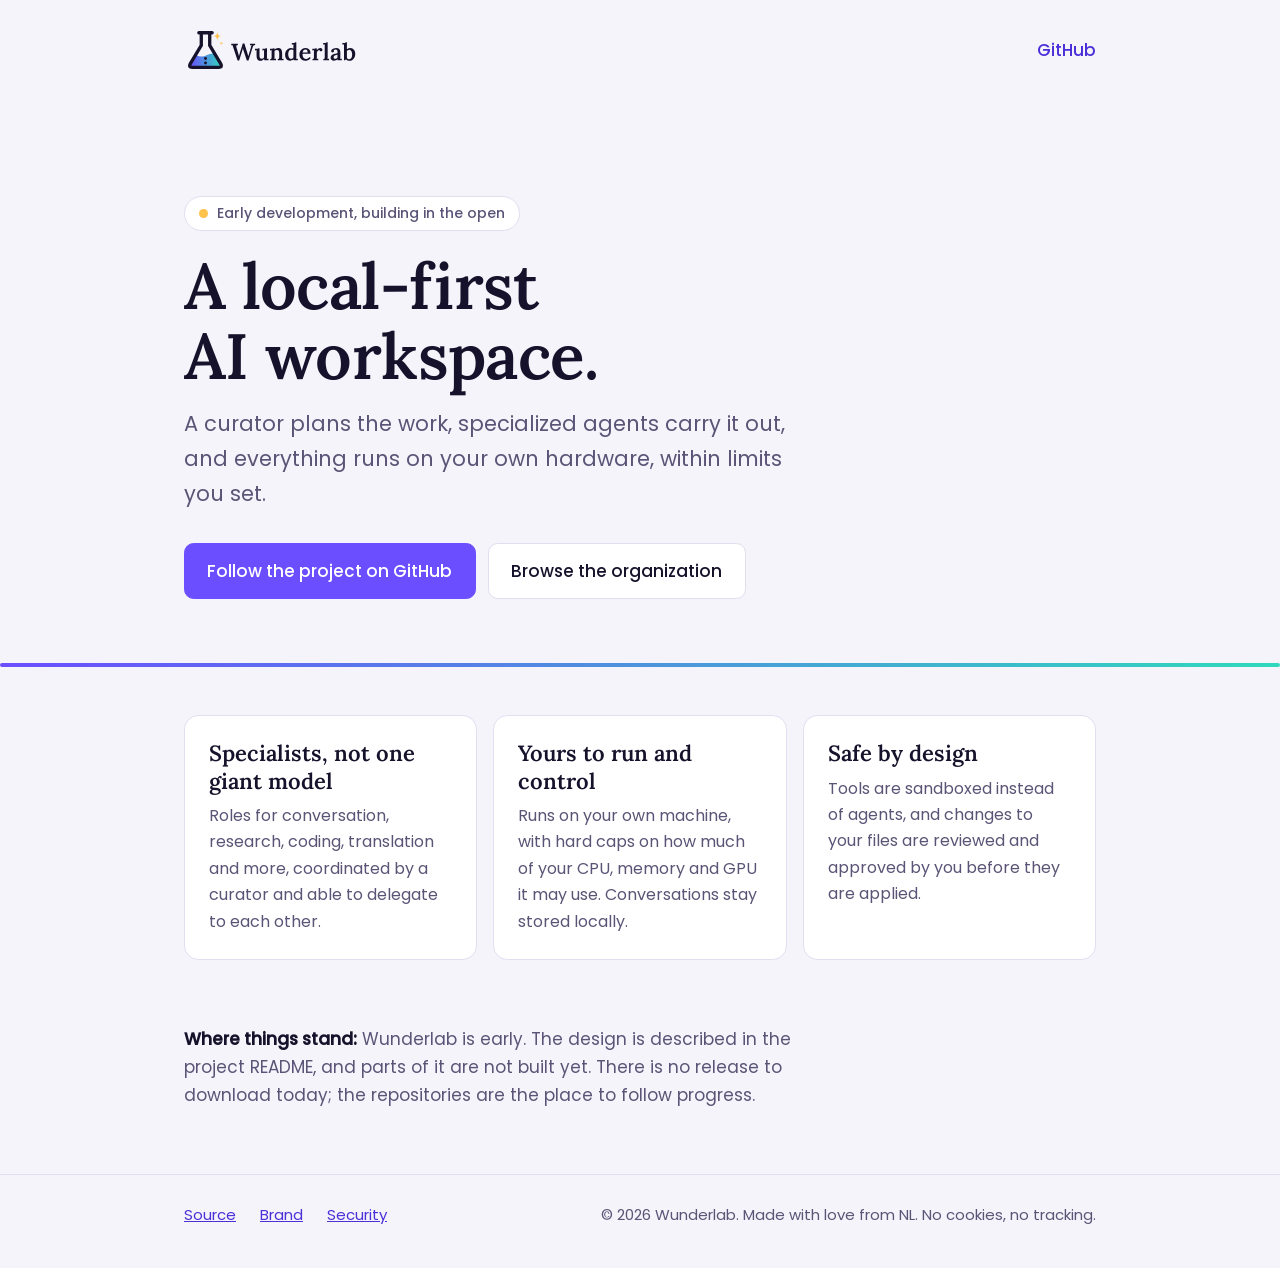
==== index.html @ f4bc64aa "Initial static webpage layout" ====
<!doctype html>
<html lang="en">
<head>
<meta charset="utf-8">
<meta name="viewport" content="width=device-width, initial-scale=1, viewport-fit=cover">
<title>Wunderlab: a local-first AI workspace</title>
<meta name="description" content="Wunderlab is an open-source, local-first AI workspace: a curator-led network of specialized agents running on your own hardware.">
<meta name="theme-color" content="#17122B">
<link rel="canonical" href="https://wunderlab.eu/">
<link rel="icon" href="favicon.svg" type="image/svg+xml">
<link rel="icon" href="favicon.ico" sizes="48x48">
<link rel="apple-touch-icon" href="apple-touch-icon.png">
<meta property="og:type" content="website">
<meta property="og:title" content="Wunderlab: a local-first AI workspace">
<meta property="og:description" content="A curator plans the work, specialized agents carry it out, and everything runs on your own hardware.">
<meta property="og:url" content="https://wunderlab.eu/">
<meta property="og:image" content="https://wunderlab.eu/og.png">
<meta name="twitter:card" content="summary_large_image">
<link rel="stylesheet" href="assets/style.css">
</head>
<body>
<a class="skip" href="#main">Skip to content</a>
<header>
  <div class="wrap">
    <a href="./" aria-label="Wunderlab home">
      <picture>
        <source media="(prefers-color-scheme: dark)" srcset="assets/logo-reversed.svg">
        <img src="assets/logo.svg" alt="Wunderlab" width="215" height="44">
      </picture>
    </a>
    <nav aria-label="Main"><a href="https://github.com/Wunderlab-AI">GitHub</a></nav>
  </div>
</header>
<main id="main">
  <section class="hero">
    <div class="wrap">
      <span class="pill">Early development, building in the open</span>
      <h1>A local-first AI workspace.</h1>
      <p class="lead">A curator plans the work, specialized agents carry it out, and everything runs on your own hardware, within limits you set.</p>
      <div class="btns">
        <a class="btn primary" href="https://github.com/Wunderlab-AI/wunderlab">Follow the project on GitHub</a>
        <a class="btn" href="https://github.com/Wunderlab-AI">Browse the organization</a>
      </div>
    </div>
  </section>
  <div class="rule" role="presentation"></div>
  <div class="wrap">
    <section class="cards" aria-label="What Wunderlab is about">
      <article class="card"><h2>Specialists, not one giant model</h2><p>Roles for conversation, research, coding, translation and more, coordinated by a curator and able to delegate to each other.</p></article>
      <article class="card"><h2>Yours to run and control</h2><p>Runs on your own machine, with hard caps on how much of your CPU, memory and GPU it may use. Conversations stay stored locally.</p></article>
      <article class="card"><h2>Safe by design</h2><p>Tools are sandboxed instead of agents, and changes to your files are reviewed and approved by you before they are applied.</p></article>
    </section>
    <p class="note"><strong>Where things stand:</strong> Wunderlab is early. The design is described in the project README, and parts of it are not built yet. There is no release to download today; the repositories are the place to follow progress.</p>
  </div>
</main>
<footer>
  <div class="wrap">
    <p>
      <a href="https://github.com/Wunderlab-AI/wunderlab">Source</a>
      <a href="https://github.com/Wunderlab-AI/brand">Brand</a>
      <a href="https://github.com/Wunderlab-AI/.github/blob/main/SECURITY.md">Security</a>
    </p>
    <p>&copy; 2026 Wunderlab. Made with love from NL. No cookies, no tracking.</p>
  </div>
</footer>
</body>
</html>
---- assets/style.css ----
@font-face{font-family:Lora;src:url(fonts/lora.woff) format("woff");font-weight:400 700;font-display:swap}
@font-face{font-family:Poppins;src:url(fonts/poppins-400.woff) format("woff");font-weight:400;font-display:swap}
@font-face{font-family:Poppins;src:url(fonts/poppins-500.woff) format("woff");font-weight:500;font-display:swap}
:root{--bg:#F5F4FB;--fg:#17122B;--muted:#5b5476;--card:#fff;--line:#e1def0;--link:#4B2FD8;--violet:#6B4EFF;--teal:#2FD9BC;--brass:#FFC24D;
--display:Lora,Georgia,serif;--ui:Poppins,system-ui,-apple-system,"Segoe UI",sans-serif;
box-sizing:border-box;padding-top:env(safe-area-inset-top,0px);padding-bottom:env(safe-area-inset-bottom,0px)}
@media(prefers-color-scheme:dark){:root{--bg:#110C20;--fg:#F5F4FB;--muted:#B9B2DA;--card:#1B1533;--line:#2c2450;--link:#A794FF}}
*,*::before,*::after{box-sizing:inherit}
html{color-scheme:light dark}
body{margin:0;background:var(--bg);color:var(--fg);font:400 1.0625rem/1.65 var(--ui);-webkit-font-smoothing:antialiased}
a{color:var(--link)}
a:focus-visible{outline:3px solid var(--violet);outline-offset:3px;border-radius:4px}
.wrap{max-width:60rem;margin:0 auto;padding:0 1.5rem}
.skip{position:absolute;left:-999px}.skip:focus{left:1rem;top:1rem;background:var(--card);padding:.5rem 1rem;z-index:9}
header{padding:1.75rem 0}
header .wrap{display:flex;align-items:center;justify-content:space-between;gap:1rem}
header img{display:block;height:2.75rem;width:auto}
nav a{font-weight:500;text-decoration:none;margin-left:1.25rem}
nav a:hover{text-decoration:underline}
.hero{padding:clamp(2.5rem,8vw,6rem) 0 clamp(2rem,6vw,4rem)}
.pill{display:inline-block;font-size:.875rem;font-weight:500;padding:.3rem .9rem;border:1px solid var(--line);border-radius:99px;background:var(--card);color:var(--muted)}
.pill::before{content:"";display:inline-block;width:.55rem;height:.55rem;border-radius:50%;background:var(--brass);margin-right:.55rem}
h1{font:600 clamp(2.25rem,6.5vw,4rem)/1.1 var(--display);letter-spacing:-.01em;margin:1.25rem 0 1rem;max-width:18ch;text-wrap:balance}
.lead{font-size:clamp(1.0625rem,2.4vw,1.3125rem);color:var(--muted);max-width:40rem;margin:0 0 2rem}
.btns{display:flex;flex-wrap:wrap;gap:.75rem}
.btn{display:inline-block;font-weight:500;text-decoration:none;padding:.8rem 1.4rem;border-radius:.6rem;border:1px solid var(--line);color:var(--fg);background:var(--card)}
.btn.primary{background:var(--violet);border-color:var(--violet);color:#fff}
.btn:hover{filter:brightness(1.08)}
.rule{height:4px;border-radius:2px;background:linear-gradient(90deg,var(--violet),var(--teal));margin:0}
.cards{display:grid;grid-template-columns:repeat(auto-fit,minmax(15rem,1fr));gap:1rem;padding:3rem 0}
.card{background:var(--card);border:1px solid var(--line);border-radius:.9rem;padding:1.5rem}
.card h2{font:600 1.375rem/1.25 var(--display);margin:0 0 .5rem}
.card p{margin:0;color:var(--muted);font-size:1rem}
.note{padding:0 0 3rem;color:var(--muted);max-width:42rem}
.note strong{color:var(--fg)}
footer{border-top:1px solid var(--line);padding:1.75rem 0 2.5rem;font-size:.9375rem;color:var(--muted)}
footer .wrap{display:flex;flex-wrap:wrap;justify-content:space-between;gap:.75rem 2rem}
footer a{margin-right:1.25rem}
footer p{margin:0}
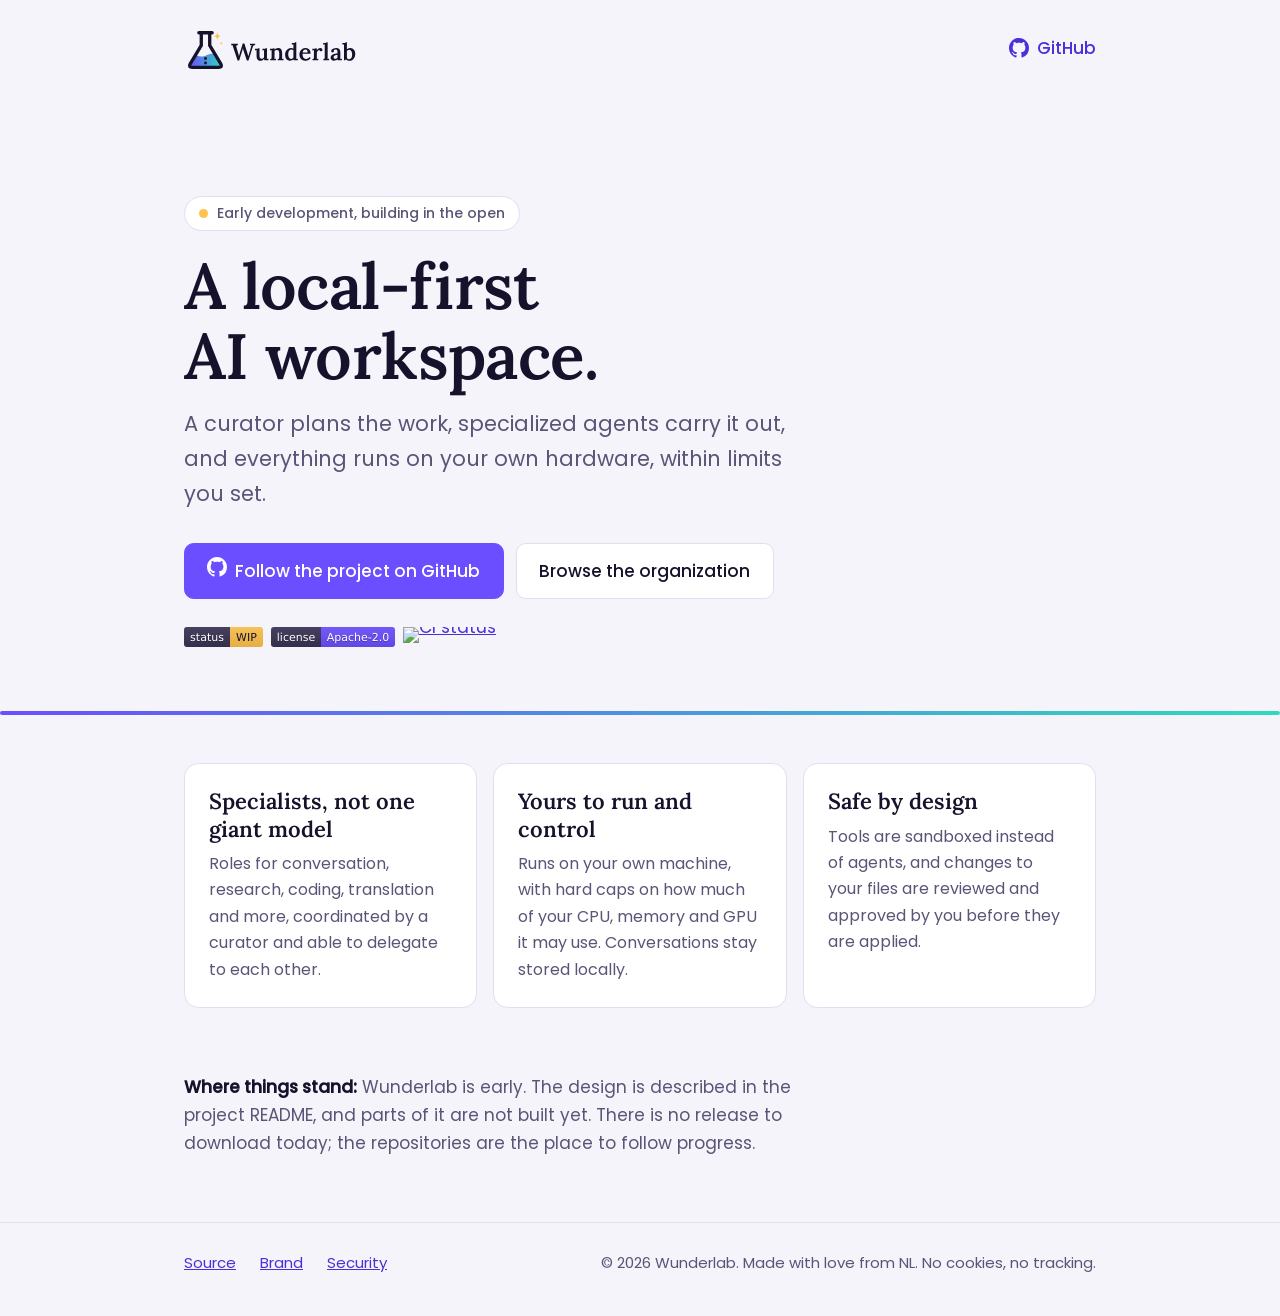
==== commit d2233b69: "added github logo and custom badges Signed-off-by: Seraph <github@iamseraph.com>" ====
--- a/index.html
+++ b/index.html
@@ -28,7 +28,7 @@
         <img src="assets/logo.svg" alt="Wunderlab" width="215" height="44">
       </picture>
     </a>
-    <nav aria-label="Main"><a href="https://github.com/Wunderlab-AI">GitHub</a></nav>
+    <nav aria-label="Main"><a class="gh" href="https://github.com/Wunderlab-AI"><svg class="ico" viewBox="0 0 16 16" width="20" height="20" aria-hidden="true" focusable="false"><path d="M8 0C3.58 0 0 3.58 0 8c0 3.54 2.29 6.53 5.47 7.59.4.07.55-.17.55-.38 0-.19-.01-.82-.01-1.49-2.01.37-2.53-.49-2.69-.94-.09-.23-.48-.94-.82-1.13-.28-.15-.68-.52-.01-.53.63-.01 1.08.58 1.23.82.72 1.21 1.87.87 2.33.66.07-.52.28-.87.51-1.07-1.78-.2-3.64-.89-3.64-3.95 0-.87.31-1.59.82-2.15-.08-.2-.36-1.02.08-2.12 0 0 .67-.21 2.2.82.64-.18 1.32-.27 2-.27.68 0 1.36.09 2 .27 1.53-1.04 2.2-.82 2.2-.82.44 1.1.16 1.92.08 2.12.51.56.82 1.27.82 2.15 0 3.07-1.87 3.75-3.65 3.95.29.25.54.73.54 1.48 0 1.07-.01 1.93-.01 2.2 0 .21.15.46.55.38A8.013 8.013 0 0016 8c0-4.42-3.58-8-8-8z"/></svg>GitHub</a></nav>
   </div>
 </header>
 <main id="main">
@@ -38,9 +38,14 @@
       <h1>A local-first AI workspace.</h1>
       <p class="lead">A curator plans the work, specialized agents carry it out, and everything runs on your own hardware, within limits you set.</p>
       <div class="btns">
-        <a class="btn primary" href="https://github.com/Wunderlab-AI/wunderlab">Follow the project on GitHub</a>
+        <a class="btn primary" href="https://github.com/Wunderlab-AI/wunderlab"><svg class="ico" viewBox="0 0 16 16" width="20" height="20" aria-hidden="true" focusable="false"><path d="M8 0C3.58 0 0 3.58 0 8c0 3.54 2.29 6.53 5.47 7.59.4.07.55-.17.55-.38 0-.19-.01-.82-.01-1.49-2.01.37-2.53-.49-2.69-.94-.09-.23-.48-.94-.82-1.13-.28-.15-.68-.52-.01-.53.63-.01 1.08.58 1.23.82.72 1.21 1.87.87 2.33.66.07-.52.28-.87.51-1.07-1.78-.2-3.64-.89-3.64-3.95 0-.87.31-1.59.82-2.15-.08-.2-.36-1.02.08-2.12 0 0 .67-.21 2.2.82.64-.18 1.32-.27 2-.27.68 0 1.36.09 2 .27 1.53-1.04 2.2-.82 2.2-.82.44 1.1.16 1.92.08 2.12.51.56.82 1.27.82 2.15 0 3.07-1.87 3.75-3.65 3.95.29.25.54.73.54 1.48 0 1.07-.01 1.93-.01 2.2 0 .21.15.46.55.38A8.013 8.013 0 0016 8c0-4.42-3.58-8-8-8z"/></svg>&nbsp;&nbsp;Follow the project on GitHub</a>
         <a class="btn" href="https://github.com/Wunderlab-AI">Browse the organization</a>
       </div>
+      <ul class="badges" aria-label="Project badges">
+        <li><a href="https://www.repostatus.org/#wip"><img src="assets/badge-status.svg" alt="Project status: Work in Progress" width="79" height="20"></a></li>
+        <li><a href="https://github.com/Wunderlab-AI/wunderlab/blob/HEAD/LICENSE"><img src="assets/badge-license.svg" alt="License: Apache-2.0" width="124" height="20"></a></li>
+        <li><a href="https://github.com/Wunderlab-AI/wunderlab/actions/workflows/ci.yml"><img src="https://github.com/Wunderlab-AI/wunderlab/actions/workflows/ci.yml/badge.svg" alt="CI status" height="20"></a></li>
+      </ul>
     </div>
   </section>
   <div class="rule" role="presentation"></div>
--- a/assets/style.css
+++ b/assets/style.css
@@ -37,3 +37,9 @@
 footer .wrap{display:flex;flex-wrap:wrap;justify-content:space-between;gap:.75rem 2rem}
 footer a{margin-right:1.25rem}
 footer p{margin:0}
+
+.ico{fill:currentColor;flex:none}
+nav a.gh{display:inline-flex;align-items:center;gap:.5rem}
+.badges{display:flex;flex-wrap:wrap;gap:.5rem;list-style:none;padding:0;margin:1.75rem 0 0}
+.badges a{display:block;line-height:0;border-radius:3px}
+.badges img{display:block;height:20px;width:auto}
